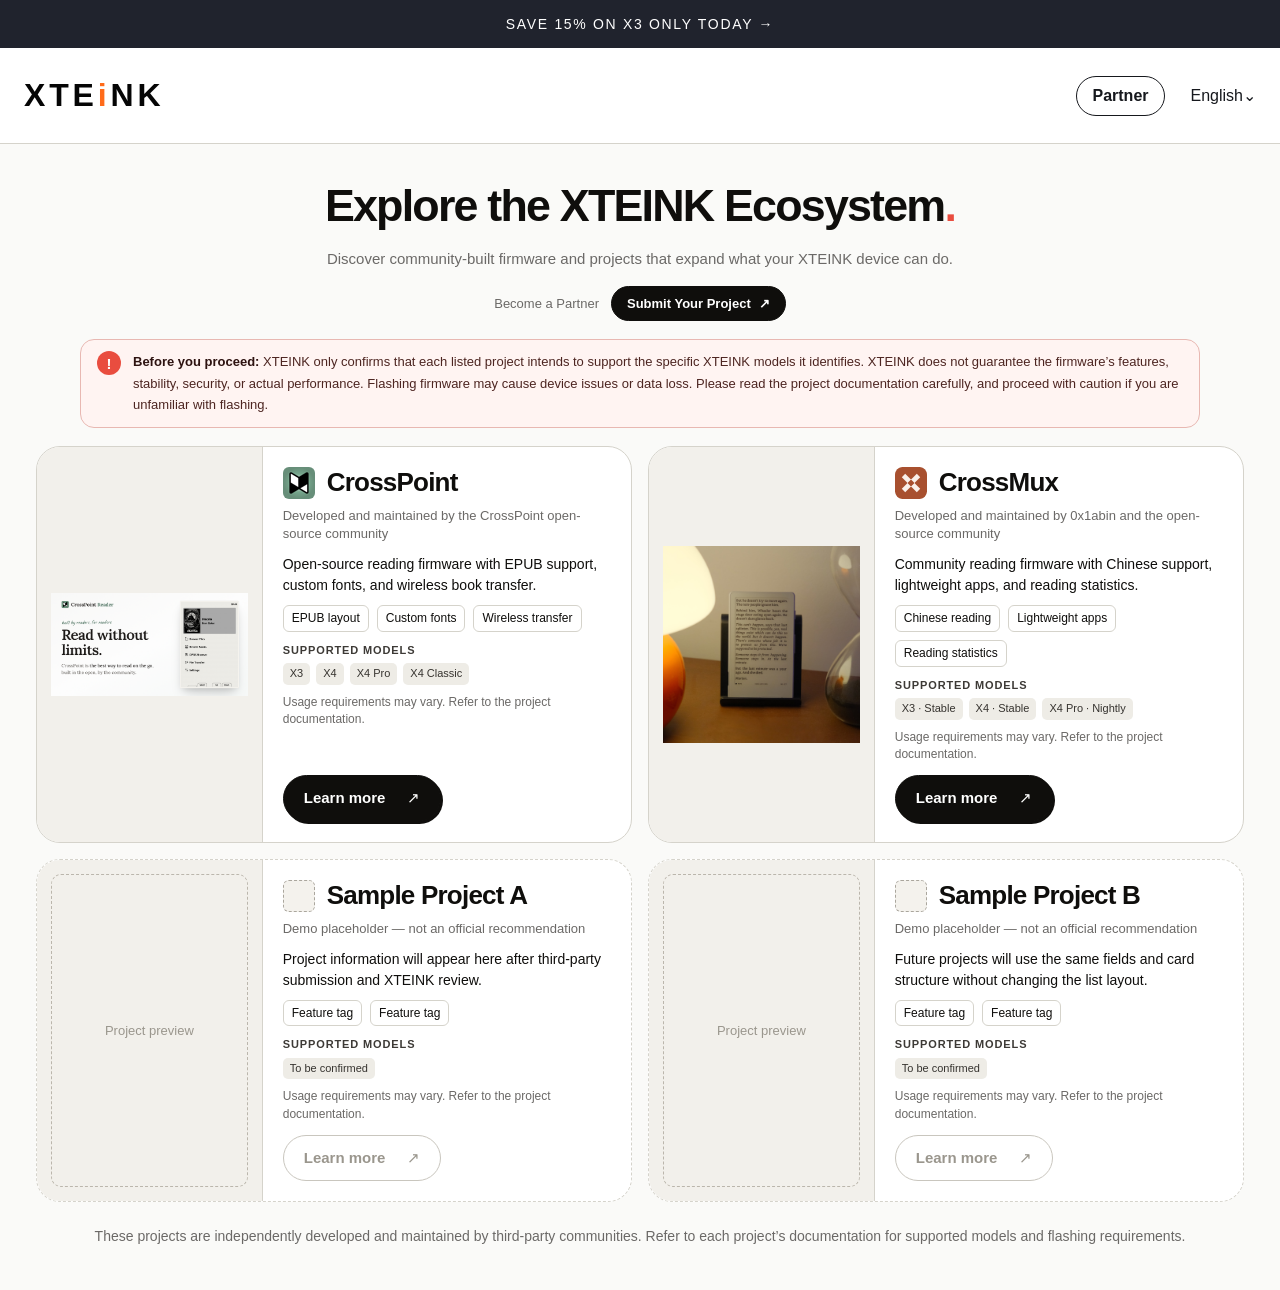
==== firmware.html @ dc809a89 "Publish XTEINK Partner demo" ====
<!doctype html>
<html lang="en">
<head>
  <meta charset="utf-8">
  <meta name="viewport" content="width=device-width,initial-scale=1">
  <title>v1.0-官网-第三方固件推荐 Demo</title>
  <link rel="icon" href="assets/xteink-logo.png">
  <link rel="stylesheet" href="section.css?v=partner-application">
</head>
<body>
<!-- 已确认：仅在国际官网顶部导航展示 Partner Tab，切换后在导航下方直接显示指引和固件列表；首批 CrossPoint。
     Demo 统一展示 CrossPoint 和 CrossMux，正式上线范围以需求文档为准。
     Partner 位于 Explore 之后、语言切换之前。
     适配范围以项目说明为准，不把开发者机型支持声明当作全量可刷承诺。
     图片为 CrossPoint 官网公开展示素材，不是本次制作的固件界面。 -->
<div class="xt-announcement">SAVE 15% ON X3 ONLY TODAY →</div>
<header class="xt-nav">
  <div class="xt-brand" aria-label="XTEINK">XTE<span>i</span>NK</div>
  <nav class="xt-nav__links" aria-label="Main navigation"><a href="#">Home</a><a href="#">Products</a><a href="#">Accessories</a><a href="#">Share &amp; Earn</a><a href="#">Reviews</a><a href="#">Support</a><a href="#">Brand</a><a href="#">Explore</a><a class="is-active" href="#third-party-firmware" aria-current="page">Partner</a></nav>
  <a class="xt-nav__mobile-partner" href="#third-party-firmware" aria-current="page">Partner</a>
  <div class="xt-nav__language">English⌄</div>
</header>
<main>
  <section class="xt-firmware" id="third-party-firmware" aria-labelledby="firmware-heading">
    <h1 class="xt-firmware__sr">官网-第三方固件推荐</h1>
    <div class="xt-firmware__intro">
      <h2 class="xt-firmware__headline" id="firmware-heading">Explore the XTEINK Ecosystem<span aria-hidden="true">.</span></h2>
      <p class="xt-firmware__lead">Discover community-built firmware and projects that expand what your XTEINK device can do.</p>
      <div class="xt-firmware__apply">
        <span>Become a Partner</span>
        <a href="https://lanestar.feishu.cn/share/base/form/shrcngdFYF0LjCdyb7B7qJFNkdt" target="_blank" rel="noopener noreferrer">Submit Your Project <span aria-hidden="true">↗</span><span class="xt-firmware__sr"> (opens in a new window)</span></a>
      </div>
    </div>
    <aside class="xt-firmware__notice" aria-label="Third-party firmware notice">
      <span class="xt-firmware__notice-mark" aria-hidden="true">!</span>
      <p><strong>Before you proceed:</strong> XTEINK only confirms that each listed project intends to support the specific XTEINK models it identifies. XTEINK does not guarantee the firmware’s features, stability, security, or actual performance. Flashing firmware may cause device issues or data loss. Please read the project documentation carefully, and proceed with caution if you are unfamiliar with flashing.</p>
    </aside>
    <div class="xt-firmware__list" id="firmware-list">
    <article class="xt-firmware__card" aria-labelledby="crosspoint-name">
      <div class="xt-firmware__visual">
        <img class="xt-firmware__preview" src="assets/crosspoint-preview.png" alt="CrossPoint project preview showing its reading interface" width="1200" height="630">
      </div>
      <div class="xt-firmware__content">
        <div class="xt-firmware__identity">
          <img src="assets/crosspoint-icon.png" alt="" width="32" height="32">
          <h2 id="crosspoint-name">CrossPoint</h2>
        </div>
        <p class="xt-firmware__byline">Developed and maintained by the CrossPoint open-source community</p>
        <p class="xt-firmware__description">Open-source reading firmware with EPUB support, custom fonts, and wireless book transfer.</p>
        <ul class="xt-firmware__tags" aria-label="Key features">
          <li>EPUB layout</li><li>Custom fonts</li><li>Wireless transfer</li>
        </ul>
        <div class="xt-firmware__models" aria-label="Supported models">
          <strong>Supported Models</strong>
          <ul><li>X3</li><li>X4</li><li>X4 Pro</li><li>X4 Classic</li></ul>
        </div>
        <p class="xt-firmware__compatibility">Usage requirements may vary. Refer to the project documentation.</p>
        <div class="xt-firmware__actions">
          <a class="xt-firmware__button xt-firmware__button--primary" href="https://crosspointreader.com/" target="_blank" rel="noopener noreferrer">Learn more<span aria-hidden="true">↗</span><span class="xt-firmware__sr"> (opens in a new window)</span></a>
        </div>
      </div>
    </article>
    <article class="xt-firmware__card" aria-labelledby="crossmux-name" id="crossmux-card">
      <div class="xt-firmware__visual">
        <img class="xt-firmware__preview xt-firmware__preview--photo" src="assets/crossmux-preview.jpg" alt="CrossMux project preview running on an XTEINK reader" loading="lazy">
      </div>
      <div class="xt-firmware__content">
        <div class="xt-firmware__identity">
          <img src="assets/crossmux-logo.svg" alt="" width="32" height="32">
          <h2 id="crossmux-name">CrossMux</h2>
        </div>
        <p class="xt-firmware__byline">Developed and maintained by 0x1abin and the open-source community</p>
        <p class="xt-firmware__description">Community reading firmware with Chinese support, lightweight apps, and reading statistics.</p>
        <ul class="xt-firmware__tags" aria-label="Key features">
          <li>Chinese reading</li><li>Lightweight apps</li><li>Reading statistics</li>
        </ul>
        <div class="xt-firmware__models" aria-label="Supported models">
          <strong>Supported Models</strong>
          <ul><li>X3 · Stable</li><li>X4 · Stable</li><li>X4 Pro · Nightly</li></ul>
        </div>
        <p class="xt-firmware__compatibility">Usage requirements may vary. Refer to the project documentation.</p>
        <div class="xt-firmware__actions">
          <a class="xt-firmware__button xt-firmware__button--primary" href="https://crossmux.cn/" target="_blank" rel="noopener noreferrer">Learn more<span aria-hidden="true">↗</span><span class="xt-firmware__sr"> (opens in a new window)</span></a>
        </div>
      </div>
    </article>
    <article class="xt-firmware__card xt-firmware__card--placeholder" aria-labelledby="placeholder-a-name">
      <div class="xt-firmware__visual"><div class="xt-firmware__visual-placeholder">Project preview</div></div>
      <div class="xt-firmware__content">
        <div class="xt-firmware__identity"><span class="xt-firmware__icon-placeholder" aria-hidden="true"></span><h2 id="placeholder-a-name">Sample Project A</h2></div>
        <p class="xt-firmware__byline">Demo placeholder — not an official recommendation</p>
        <p class="xt-firmware__description">Project information will appear here after third-party submission and XTEINK review.</p>
        <ul class="xt-firmware__tags" aria-label="Key features"><li>Feature tag</li><li>Feature tag</li></ul>
        <div class="xt-firmware__models" aria-label="Supported models"><strong>Supported Models</strong><ul><li>To be confirmed</li></ul></div>
        <p class="xt-firmware__compatibility">Usage requirements may vary. Refer to the project documentation.</p>
        <div class="xt-firmware__actions"><span class="xt-firmware__button xt-firmware__button--disabled" aria-disabled="true">Learn more<span aria-hidden="true">↗</span></span></div>
      </div>
    </article>
    <article class="xt-firmware__card xt-firmware__card--placeholder" aria-labelledby="placeholder-b-name">
      <div class="xt-firmware__visual"><div class="xt-firmware__visual-placeholder">Project preview</div></div>
      <div class="xt-firmware__content">
        <div class="xt-firmware__identity"><span class="xt-firmware__icon-placeholder" aria-hidden="true"></span><h2 id="placeholder-b-name">Sample Project B</h2></div>
        <p class="xt-firmware__byline">Demo placeholder — not an official recommendation</p>
        <p class="xt-firmware__description">Future projects will use the same fields and card structure without changing the list layout.</p>
        <ul class="xt-firmware__tags" aria-label="Key features"><li>Feature tag</li><li>Feature tag</li></ul>
        <div class="xt-firmware__models" aria-label="Supported models"><strong>Supported Models</strong><ul><li>To be confirmed</li></ul></div>
        <p class="xt-firmware__compatibility">Usage requirements may vary. Refer to the project documentation.</p>
        <div class="xt-firmware__actions"><span class="xt-firmware__button xt-firmware__button--disabled" aria-disabled="true">Learn more<span aria-hidden="true">↗</span></span></div>
      </div>
    </article>
    </div>
    <p class="xt-firmware__note">These projects are independently developed and maintained by third-party communities. Refer to each project’s documentation for supported models and flashing requirements.</p>
  </section>
</main>
</body>
</html>
---- section.css ----
:root{color-scheme:light;--xt-paper:#fafaf8;--xt-ink:#0f0e0c;--xt-muted:#6b6967;--xt-line:#d5d3cb;--xt-soft:#f2f0eb;--xt-white:#fff;--xt-accent:#e94d3f}
*{box-sizing:border-box}
body{margin:0;background:var(--xt-paper);color:var(--xt-ink);font-family:-apple-system,BlinkMacSystemFont,"PingFang SC","Microsoft YaHei",sans-serif}
.xt-announcement{height:48px;display:grid;place-items:center;background:#20232d;color:#fff;font-size:14px;letter-spacing:.12em}
.xt-nav{height:96px;display:flex;align-items:center;padding:0 52px;border-bottom:1px solid var(--xt-line);gap:26px;background:#fff;font-family:Avenir Next,Avenir,-apple-system,BlinkMacSystemFont,"Segoe UI",sans-serif}
.xt-brand{font-size:32px;font-weight:800;letter-spacing:.12em;margin-right:auto;color:#050505}.xt-brand span{color:#ff6b1a}
.xt-nav__links{display:flex;align-items:center;gap:24px}.xt-nav__links a,.xt-nav__language,.xt-nav__mobile-partner{color:#16181d;font-size:16px;text-decoration:none;white-space:nowrap}.xt-nav__links a:hover,.xt-nav__links a:focus-visible{text-decoration:underline;text-underline-offset:7px}.xt-nav__links .is-active{font-weight:700;text-decoration:underline;text-decoration-thickness:2px;text-underline-offset:8px}.xt-nav__language{margin-left:16px}.xt-nav__mobile-partner{display:none;font-weight:700;padding:10px 15px;border:1px solid #16181d;border-radius:999px}
.xt-firmware{max-width:1440px;margin:auto;padding:32px 36px 40px}
.xt-firmware__intro{text-align:center;margin-bottom:18px}
.xt-firmware__eyebrow{margin:0 0 20px;font-size:14px;letter-spacing:.16em;color:var(--xt-muted)}
.xt-firmware__headline{margin:0;font-size:clamp(30px,3.5vw,48px);line-height:1.3;letter-spacing:-.04em;font-weight:650;text-wrap:balance}
.xt-firmware__headline span{color:var(--xt-accent)}
.xt-firmware__lead{margin:12px 0 0;font-size:15px;line-height:1.7;color:var(--xt-muted)}
.xt-firmware__apply{margin-top:14px;display:flex;align-items:center;justify-content:center;gap:12px;flex-wrap:wrap;font-size:13px;color:var(--xt-muted)}
.xt-firmware__apply a{display:inline-flex;align-items:center;gap:8px;padding:8px 15px;border:1px solid var(--xt-ink);border-radius:999px;background:var(--xt-ink);color:var(--xt-white);font-size:13px;font-weight:650;line-height:1.35;text-decoration:none;transition:transform .15s,box-shadow .15s}
.xt-firmware__apply a:hover{transform:translateY(-1px);box-shadow:2px 3px 0 #c8c4bb}.xt-firmware__apply a:focus-visible{outline:3px solid var(--xt-accent);outline-offset:4px}
.xt-firmware__notice{max-width:1120px;margin:0 auto 18px;padding:11px 16px;display:flex;align-items:flex-start;gap:12px;border:1px solid #e8b8b2;border-radius:14px;background:#fff4f2;color:#4d2521;text-align:left}
.xt-firmware__notice-mark{flex:0 0 24px;width:24px;height:24px;border-radius:50%;display:grid;place-items:center;background:var(--xt-accent);color:#fff;font-size:15px;font-weight:700;line-height:1}
.xt-firmware__notice p{margin:0;font-size:13px;line-height:1.65}
.xt-firmware__notice strong{color:#2d1210}
.xt-firmware__mobile-break{display:none}
.xt-firmware__list{display:grid;grid-template-columns:repeat(2,minmax(0,1fr));gap:16px}
.xt-firmware__card{display:flex;flex-direction:column;min-width:0;overflow:hidden;border:1px solid var(--xt-line);border-radius:24px;background:var(--xt-white)}
.xt-firmware__card[hidden]{display:none!important}
.xt-firmware__visual{display:flex;align-items:center;justify-content:center;background:var(--xt-soft);padding:32px}
.xt-firmware__preview{display:block;width:100%;height:auto;border-radius:8px;border:1px solid var(--xt-line)}
.xt-firmware__list .xt-firmware__visual{position:relative;aspect-ratio:1200/630;padding:0;overflow:hidden;flex-shrink:0}
.xt-firmware__list .xt-firmware__preview{position:absolute;inset:20px;max-height:none;object-fit:contain;width:calc(100% - 40px);height:calc(100% - 40px);border:0}
.xt-firmware__preview--photo{max-height:300px;object-fit:contain}
.xt-firmware__content{padding:20px;min-width:0;flex:1;display:flex;flex-direction:column;overflow-wrap:anywhere}
.xt-firmware__identity{display:flex;gap:12px;align-items:center}
.xt-firmware__identity img{border-radius:6px;flex-shrink:0}
.xt-firmware__identity h2{margin:0;font-size:26px;font-weight:650;line-height:1.2;letter-spacing:-.03em}
.xt-firmware__byline{font-size:13px;color:var(--xt-muted);margin:8px 0 0;line-height:1.45}
.xt-firmware__description{font-size:14px;line-height:1.5;margin:10px 0 9px;text-wrap:pretty}
.xt-firmware__tags{display:flex;gap:8px;flex-wrap:wrap;list-style:none;padding:0;margin:0}
.xt-firmware__tags li{border:1px solid var(--xt-line);border-radius:6px;padding:4px 8px;font-size:12px;line-height:1.4}
.xt-firmware__models{margin-top:11px}.xt-firmware__models strong{display:block;font-size:11px;line-height:1.3;letter-spacing:.08em;text-transform:uppercase;color:#3d3a36}.xt-firmware__models ul{display:flex;flex-wrap:wrap;gap:6px;list-style:none;margin:6px 0 0;padding:0}.xt-firmware__models li{padding:3px 7px;border-radius:5px;background:#eeece6;color:#36332f;font-size:11px;line-height:1.4}
.xt-firmware__compatibility{font-size:12px;color:var(--xt-muted);line-height:1.45;margin:9px 0 0}
.xt-firmware__actions{display:flex;flex-wrap:wrap;gap:14px;margin-top:auto;padding-top:12px}
.xt-firmware__button{min-height:46px;display:inline-flex;align-items:center;justify-content:center;gap:22px;padding:11px 20px;border:1px solid var(--xt-ink);border-radius:999px;color:var(--xt-ink);background:var(--xt-white);font-size:15px;font-weight:550;line-height:1.5;text-decoration:none;box-shadow:2px 2px 0 var(--xt-ink);transition:transform .15s,box-shadow .15s}
.xt-firmware__button--primary{color:var(--xt-white);background:var(--xt-ink)}
.xt-firmware__button--disabled{border-color:#c9c6be;color:#9a968d;box-shadow:none;cursor:default}.xt-firmware__button--disabled:hover{transform:none;box-shadow:none}
.xt-firmware__card--placeholder{border-style:dashed}.xt-firmware__visual-placeholder{width:calc(100% - 28px);height:calc(100% - 28px);display:grid;place-items:center;border:1px dashed #bbb6ac;border-radius:10px;color:#9a968d;font-size:13px}.xt-firmware__icon-placeholder{width:32px;height:32px;border:1px dashed #aaa69d;border-radius:6px;background:#f4f2ed}
.xt-firmware__button:hover{transform:translateY(-2px);box-shadow:2px 4px 0 var(--xt-ink)}
.xt-firmware__button:active{transform:translate(2px,2px);box-shadow:none}
.xt-firmware__button:focus-visible{outline:3px solid var(--xt-accent);outline-offset:5px}
.xt-firmware__note{font-size:14px;line-height:1.8;color:var(--xt-muted);margin:22px 8px 0;text-align:center}
.xt-firmware__sr{position:absolute;width:1px;height:1px;overflow:hidden;clip-path:inset(50%);white-space:nowrap}
@media(min-width:801px){.xt-firmware__card{display:grid;grid-template-columns:38% 62%;min-height:300px}.xt-firmware__visual,.xt-firmware__list .xt-firmware__visual{height:100%;min-height:300px;aspect-ratio:auto;border-right:1px solid var(--xt-line)}.xt-firmware__list .xt-firmware__preview{inset:14px;width:calc(100% - 28px);height:calc(100% - 28px)}}
@media(max-width:1280px){.xt-nav__links{display:none}.xt-nav__mobile-partner{display:inline-flex}.xt-nav{padding:0 24px}.xt-nav__language{margin-left:0}}
@media(max-width:800px){.xt-firmware{padding:56px 24px 40px}.xt-firmware__list{grid-template-columns:1fr;gap:24px}.xt-firmware__visual{padding:28px}.xt-firmware__preview{max-width:600px}.xt-firmware__content{padding:28px}.xt-firmware__intro{margin-bottom:30px}.xt-firmware__notice{margin-bottom:30px}}
@media(max-width:480px){.xt-announcement{font-size:11px}.xt-nav{height:78px;gap:12px}.xt-brand{font-size:22px}.xt-nav__language{font-size:13px}.xt-nav__mobile-partner{font-size:14px;padding:8px 12px}.xt-firmware{padding:40px 20px 32px}.xt-firmware__mobile-break{display:block}.xt-firmware__headline{font-size:30px;line-height:1.45}.xt-firmware__lead{font-size:15px;margin-top:14px}.xt-firmware__eyebrow{margin-bottom:12px}.xt-firmware__notice{padding:16px;gap:12px}.xt-firmware__notice p{font-size:13px;line-height:1.75}.xt-firmware__card{border-radius:18px}.xt-firmware__visual{padding:18px}.xt-firmware__content{padding:24px 20px 28px}.xt-firmware__identity h2{font-size:29px}.xt-firmware__description{margin-top:20px}.xt-firmware__actions{gap:12px}.xt-firmware__button{flex:1;padding:11px 14px;gap:14px}.xt-firmware__note{text-align:left;margin:20px 0 0}}
@media(prefers-reduced-motion:reduce){.xt-firmware__button{transition:none}}
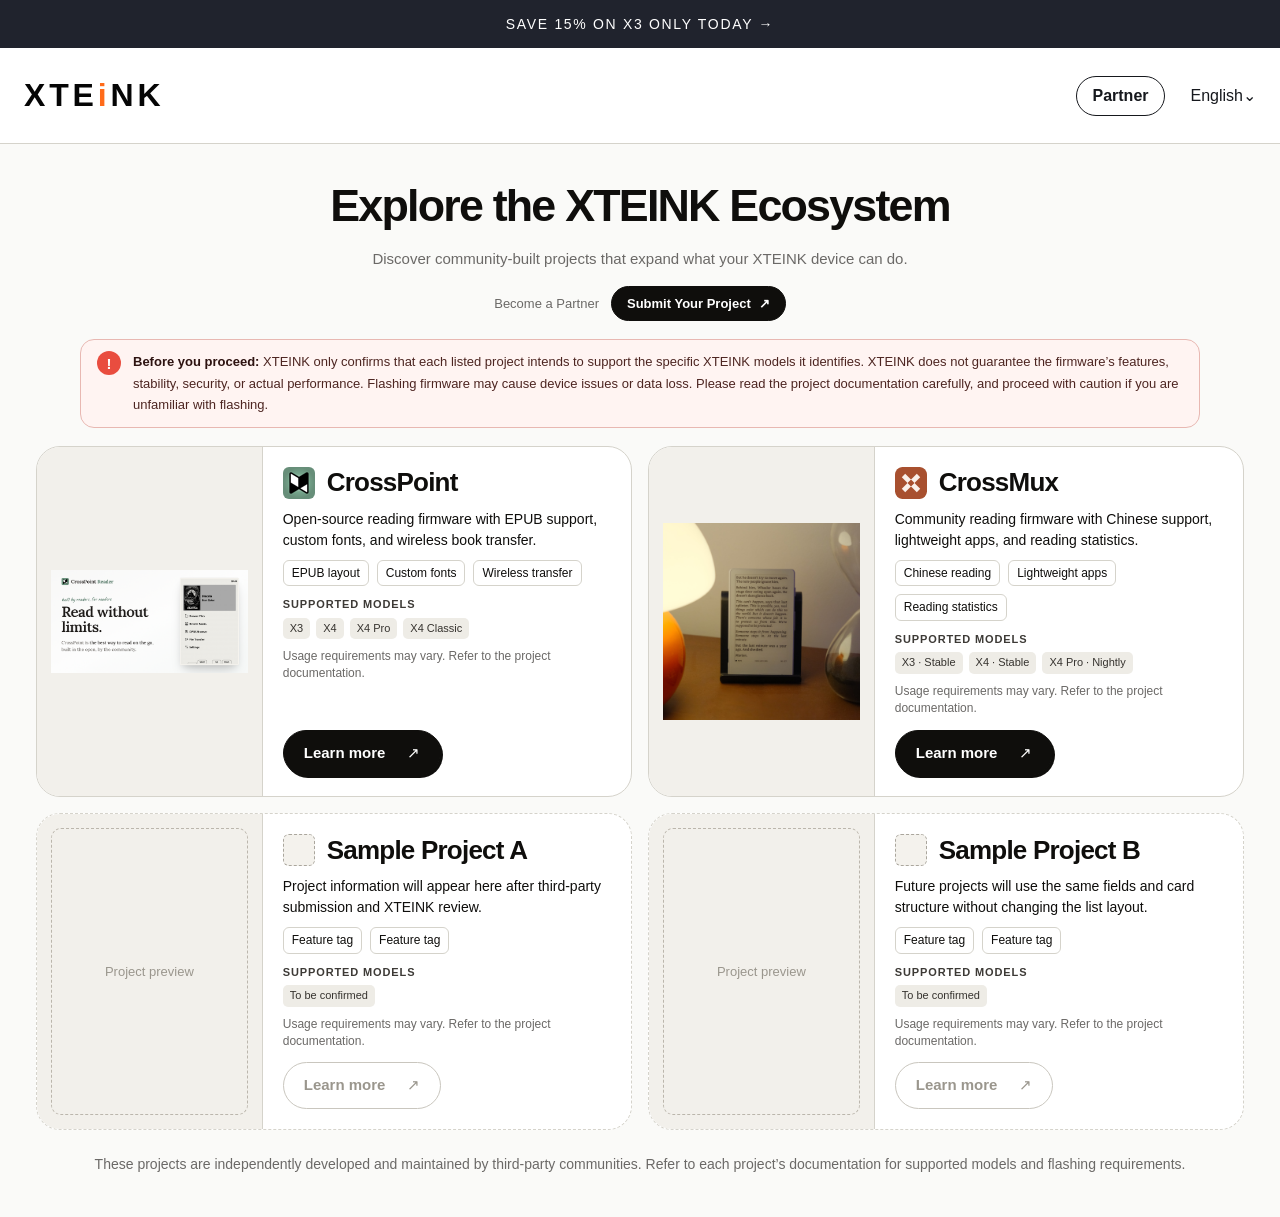
==== commit 05ed70d6: "Refine Partner cards and copy" ====
--- a/firmware.html
+++ b/firmware.html
@@ -24,8 +24,8 @@
   <section class="xt-firmware" id="third-party-firmware" aria-labelledby="firmware-heading">
     <h1 class="xt-firmware__sr">官网-第三方固件推荐</h1>
     <div class="xt-firmware__intro">
-      <h2 class="xt-firmware__headline" id="firmware-heading">Explore the XTEINK Ecosystem<span aria-hidden="true">.</span></h2>
-      <p class="xt-firmware__lead">Discover community-built firmware and projects that expand what your XTEINK device can do.</p>
+      <h2 class="xt-firmware__headline" id="firmware-heading">Explore the XTEINK Ecosystem</h2>
+      <p class="xt-firmware__lead">Discover community-built projects that expand what your XTEINK device can do.</p>
       <div class="xt-firmware__apply">
         <span>Become a Partner</span>
         <a href="https://lanestar.feishu.cn/share/base/form/shrcngdFYF0LjCdyb7B7qJFNkdt" target="_blank" rel="noopener noreferrer">Submit Your Project <span aria-hidden="true">↗</span><span class="xt-firmware__sr"> (opens in a new window)</span></a>
@@ -45,7 +45,6 @@
           <img src="assets/crosspoint-icon.png" alt="" width="32" height="32">
           <h2 id="crosspoint-name">CrossPoint</h2>
         </div>
-        <p class="xt-firmware__byline">Developed and maintained by the CrossPoint open-source community</p>
         <p class="xt-firmware__description">Open-source reading firmware with EPUB support, custom fonts, and wireless book transfer.</p>
         <ul class="xt-firmware__tags" aria-label="Key features">
           <li>EPUB layout</li><li>Custom fonts</li><li>Wireless transfer</li>
@@ -69,7 +68,6 @@
           <img src="assets/crossmux-logo.svg" alt="" width="32" height="32">
           <h2 id="crossmux-name">CrossMux</h2>
         </div>
-        <p class="xt-firmware__byline">Developed and maintained by 0x1abin and the open-source community</p>
         <p class="xt-firmware__description">Community reading firmware with Chinese support, lightweight apps, and reading statistics.</p>
         <ul class="xt-firmware__tags" aria-label="Key features">
           <li>Chinese reading</li><li>Lightweight apps</li><li>Reading statistics</li>
@@ -88,7 +86,6 @@
       <div class="xt-firmware__visual"><div class="xt-firmware__visual-placeholder">Project preview</div></div>
       <div class="xt-firmware__content">
         <div class="xt-firmware__identity"><span class="xt-firmware__icon-placeholder" aria-hidden="true"></span><h2 id="placeholder-a-name">Sample Project A</h2></div>
-        <p class="xt-firmware__byline">Demo placeholder — not an official recommendation</p>
         <p class="xt-firmware__description">Project information will appear here after third-party submission and XTEINK review.</p>
         <ul class="xt-firmware__tags" aria-label="Key features"><li>Feature tag</li><li>Feature tag</li></ul>
         <div class="xt-firmware__models" aria-label="Supported models"><strong>Supported Models</strong><ul><li>To be confirmed</li></ul></div>
@@ -100,7 +97,6 @@
       <div class="xt-firmware__visual"><div class="xt-firmware__visual-placeholder">Project preview</div></div>
       <div class="xt-firmware__content">
         <div class="xt-firmware__identity"><span class="xt-firmware__icon-placeholder" aria-hidden="true"></span><h2 id="placeholder-b-name">Sample Project B</h2></div>
-        <p class="xt-firmware__byline">Demo placeholder — not an official recommendation</p>
         <p class="xt-firmware__description">Future projects will use the same fields and card structure without changing the list layout.</p>
         <ul class="xt-firmware__tags" aria-label="Key features"><li>Feature tag</li><li>Feature tag</li></ul>
         <div class="xt-firmware__models" aria-label="Supported models"><strong>Supported Models</strong><ul><li>To be confirmed</li></ul></div>
--- a/section.css
+++ b/section.css
@@ -31,8 +31,7 @@
 .xt-firmware__identity{display:flex;gap:12px;align-items:center}
 .xt-firmware__identity img{border-radius:6px;flex-shrink:0}
 .xt-firmware__identity h2{margin:0;font-size:26px;font-weight:650;line-height:1.2;letter-spacing:-.03em}
-.xt-firmware__byline{font-size:13px;color:var(--xt-muted);margin:8px 0 0;line-height:1.45}
-.xt-firmware__description{font-size:14px;line-height:1.5;margin:10px 0 9px;text-wrap:pretty}
+.xt-firmware__description{font-size:14px;line-height:1.5;margin:10px 0 9px;text-wrap:pretty;display:-webkit-box;-webkit-box-orient:vertical;-webkit-line-clamp:2;overflow:hidden}
 .xt-firmware__tags{display:flex;gap:8px;flex-wrap:wrap;list-style:none;padding:0;margin:0}
 .xt-firmware__tags li{border:1px solid var(--xt-line);border-radius:6px;padding:4px 8px;font-size:12px;line-height:1.4}
 .xt-firmware__models{margin-top:11px}.xt-firmware__models strong{display:block;font-size:11px;line-height:1.3;letter-spacing:.08em;text-transform:uppercase;color:#3d3a36}.xt-firmware__models ul{display:flex;flex-wrap:wrap;gap:6px;list-style:none;margin:6px 0 0;padding:0}.xt-firmware__models li{padding:3px 7px;border-radius:5px;background:#eeece6;color:#36332f;font-size:11px;line-height:1.4}
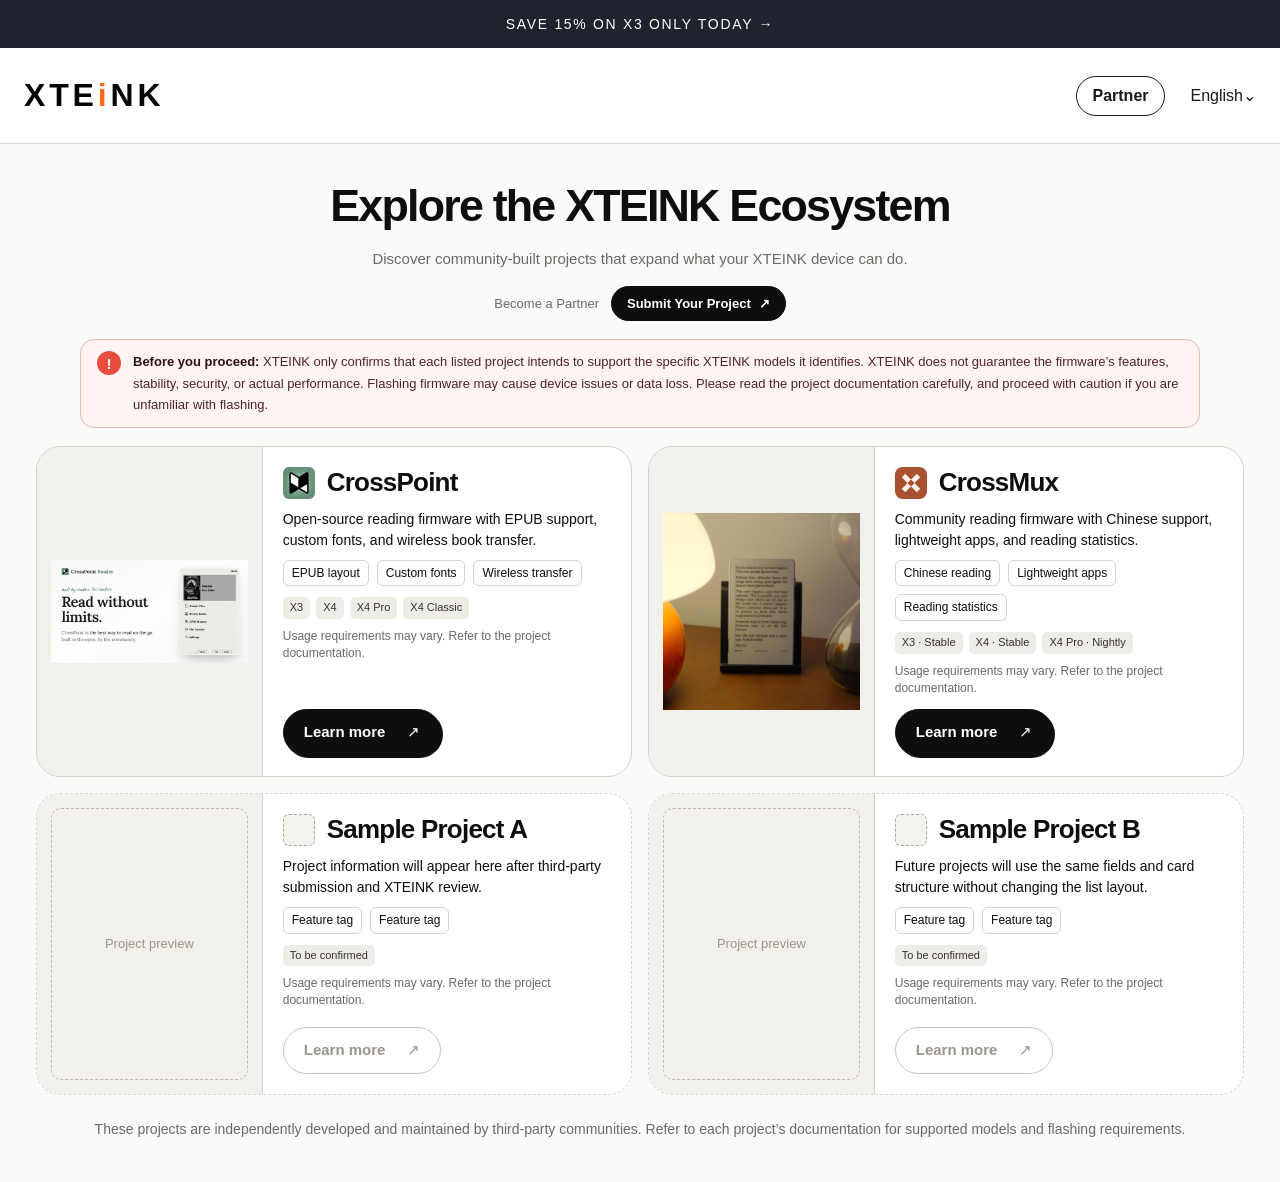
==== commit 972dc0d9: "Remove supported models headings" ====
--- a/firmware.html
+++ b/firmware.html
@@ -50,7 +50,6 @@
           <li>EPUB layout</li><li>Custom fonts</li><li>Wireless transfer</li>
         </ul>
         <div class="xt-firmware__models" aria-label="Supported models">
-          <strong>Supported Models</strong>
           <ul><li>X3</li><li>X4</li><li>X4 Pro</li><li>X4 Classic</li></ul>
         </div>
         <p class="xt-firmware__compatibility">Usage requirements may vary. Refer to the project documentation.</p>
@@ -73,7 +72,6 @@
           <li>Chinese reading</li><li>Lightweight apps</li><li>Reading statistics</li>
         </ul>
         <div class="xt-firmware__models" aria-label="Supported models">
-          <strong>Supported Models</strong>
           <ul><li>X3 · Stable</li><li>X4 · Stable</li><li>X4 Pro · Nightly</li></ul>
         </div>
         <p class="xt-firmware__compatibility">Usage requirements may vary. Refer to the project documentation.</p>
@@ -88,7 +86,7 @@
         <div class="xt-firmware__identity"><span class="xt-firmware__icon-placeholder" aria-hidden="true"></span><h2 id="placeholder-a-name">Sample Project A</h2></div>
         <p class="xt-firmware__description">Project information will appear here after third-party submission and XTEINK review.</p>
         <ul class="xt-firmware__tags" aria-label="Key features"><li>Feature tag</li><li>Feature tag</li></ul>
-        <div class="xt-firmware__models" aria-label="Supported models"><strong>Supported Models</strong><ul><li>To be confirmed</li></ul></div>
+        <div class="xt-firmware__models" aria-label="Supported models"><ul><li>To be confirmed</li></ul></div>
         <p class="xt-firmware__compatibility">Usage requirements may vary. Refer to the project documentation.</p>
         <div class="xt-firmware__actions"><span class="xt-firmware__button xt-firmware__button--disabled" aria-disabled="true">Learn more<span aria-hidden="true">↗</span></span></div>
       </div>
@@ -99,7 +97,7 @@
         <div class="xt-firmware__identity"><span class="xt-firmware__icon-placeholder" aria-hidden="true"></span><h2 id="placeholder-b-name">Sample Project B</h2></div>
         <p class="xt-firmware__description">Future projects will use the same fields and card structure without changing the list layout.</p>
         <ul class="xt-firmware__tags" aria-label="Key features"><li>Feature tag</li><li>Feature tag</li></ul>
-        <div class="xt-firmware__models" aria-label="Supported models"><strong>Supported Models</strong><ul><li>To be confirmed</li></ul></div>
+        <div class="xt-firmware__models" aria-label="Supported models"><ul><li>To be confirmed</li></ul></div>
         <p class="xt-firmware__compatibility">Usage requirements may vary. Refer to the project documentation.</p>
         <div class="xt-firmware__actions"><span class="xt-firmware__button xt-firmware__button--disabled" aria-disabled="true">Learn more<span aria-hidden="true">↗</span></span></div>
       </div>
--- a/section.css
+++ b/section.css
@@ -34,7 +34,7 @@
 .xt-firmware__description{font-size:14px;line-height:1.5;margin:10px 0 9px;text-wrap:pretty;display:-webkit-box;-webkit-box-orient:vertical;-webkit-line-clamp:2;overflow:hidden}
 .xt-firmware__tags{display:flex;gap:8px;flex-wrap:wrap;list-style:none;padding:0;margin:0}
 .xt-firmware__tags li{border:1px solid var(--xt-line);border-radius:6px;padding:4px 8px;font-size:12px;line-height:1.4}
-.xt-firmware__models{margin-top:11px}.xt-firmware__models strong{display:block;font-size:11px;line-height:1.3;letter-spacing:.08em;text-transform:uppercase;color:#3d3a36}.xt-firmware__models ul{display:flex;flex-wrap:wrap;gap:6px;list-style:none;margin:6px 0 0;padding:0}.xt-firmware__models li{padding:3px 7px;border-radius:5px;background:#eeece6;color:#36332f;font-size:11px;line-height:1.4}
+.xt-firmware__models{margin-top:11px}.xt-firmware__models ul{display:flex;flex-wrap:wrap;gap:6px;list-style:none;margin:0;padding:0}.xt-firmware__models li{padding:3px 7px;border-radius:5px;background:#eeece6;color:#36332f;font-size:11px;line-height:1.4}
 .xt-firmware__compatibility{font-size:12px;color:var(--xt-muted);line-height:1.45;margin:9px 0 0}
 .xt-firmware__actions{display:flex;flex-wrap:wrap;gap:14px;margin-top:auto;padding-top:12px}
 .xt-firmware__button{min-height:46px;display:inline-flex;align-items:center;justify-content:center;gap:22px;padding:11px 20px;border:1px solid var(--xt-ink);border-radius:999px;color:var(--xt-ink);background:var(--xt-white);font-size:15px;font-weight:550;line-height:1.5;text-decoration:none;box-shadow:2px 2px 0 var(--xt-ink);transition:transform .15s,box-shadow .15s}
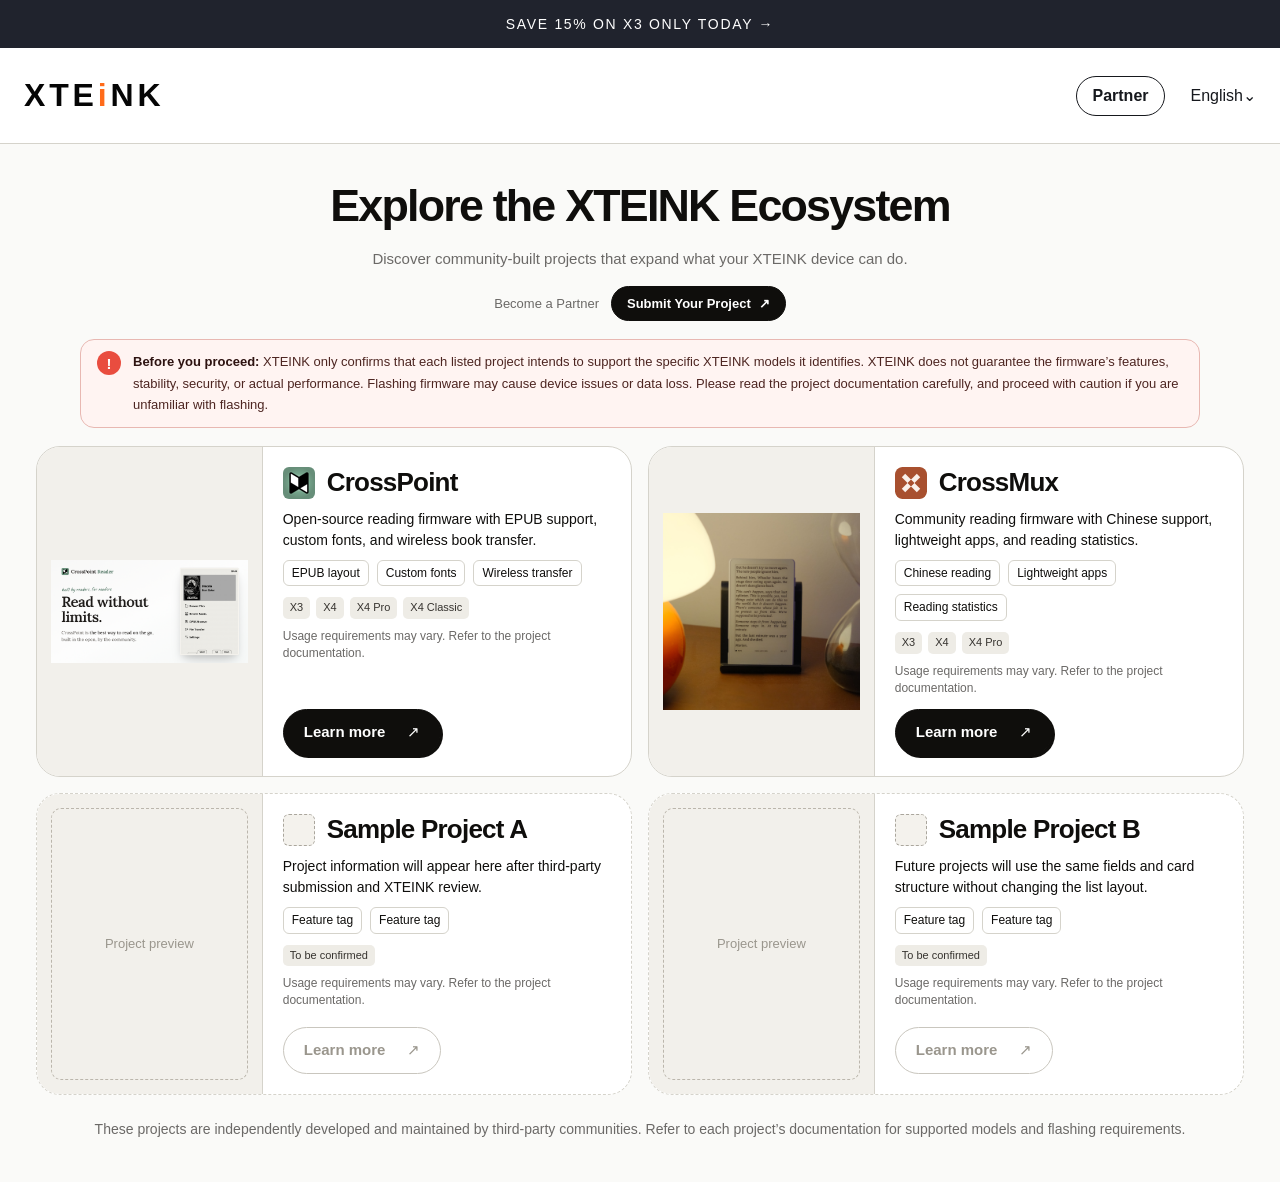
==== commit 4596424f: "Show only model names on Partner cards" ====
--- a/firmware.html
+++ b/firmware.html
@@ -72,7 +72,7 @@
           <li>Chinese reading</li><li>Lightweight apps</li><li>Reading statistics</li>
         </ul>
         <div class="xt-firmware__models" aria-label="Supported models">
-          <ul><li>X3 · Stable</li><li>X4 · Stable</li><li>X4 Pro · Nightly</li></ul>
+          <ul><li>X3</li><li>X4</li><li>X4 Pro</li></ul>
         </div>
         <p class="xt-firmware__compatibility">Usage requirements may vary. Refer to the project documentation.</p>
         <div class="xt-firmware__actions">
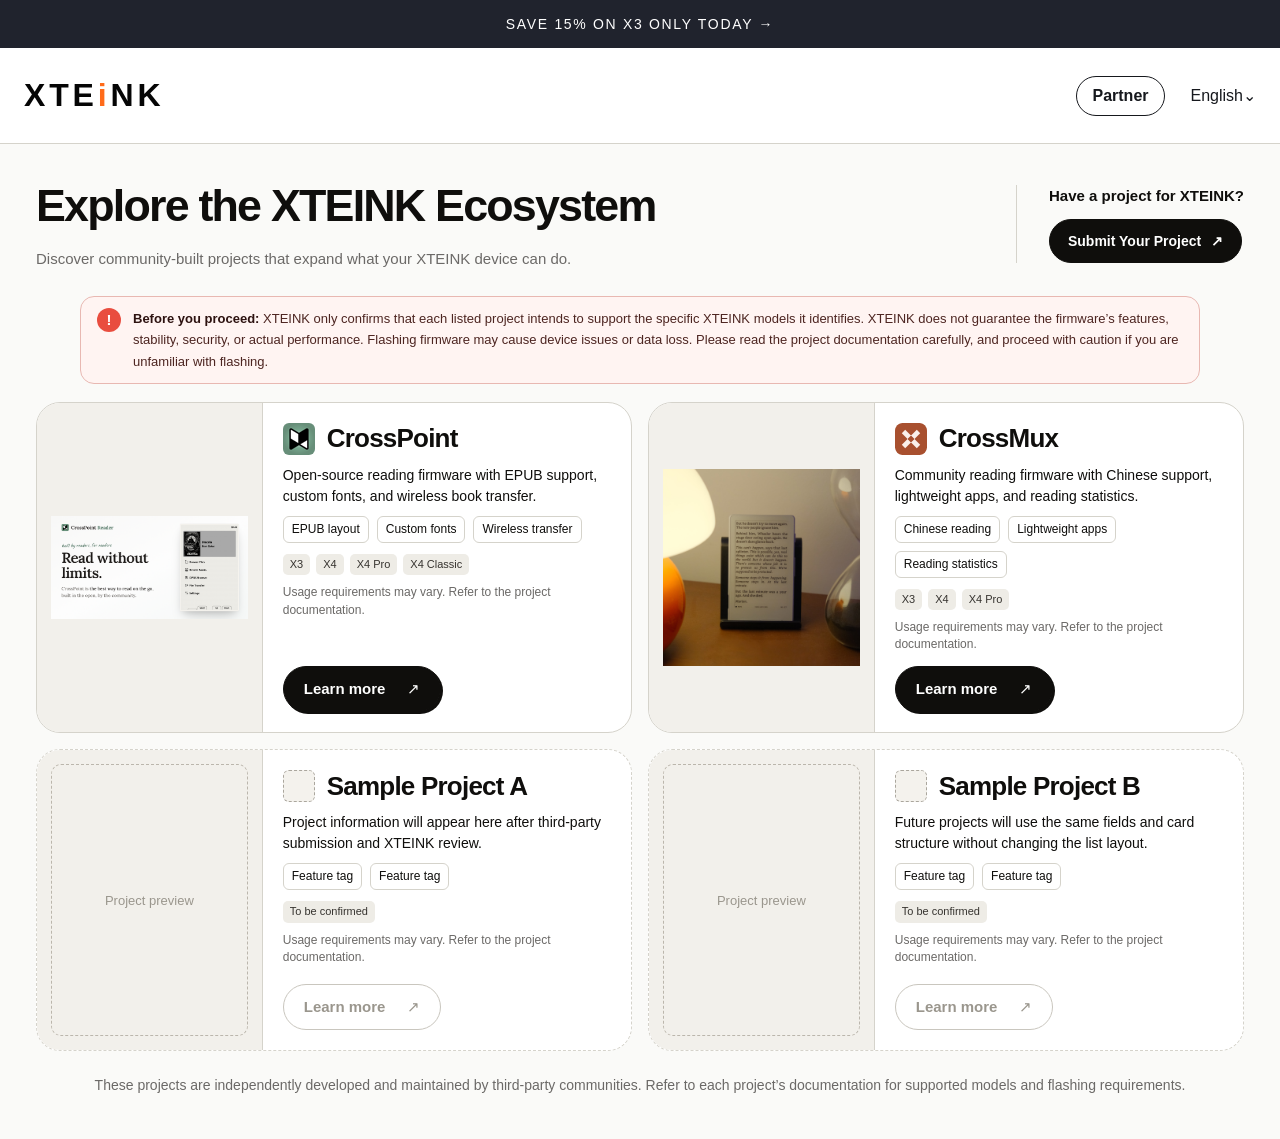
==== commit 09b910de: "Move project submission beside the Partner page heading" ====
--- a/firmware.html
+++ b/firmware.html
@@ -5,7 +5,7 @@
   <meta name="viewport" content="width=device-width,initial-scale=1">
   <title>v1.0-官网-第三方固件推荐 Demo</title>
   <link rel="icon" href="assets/xteink-logo.png">
-  <link rel="stylesheet" href="section.css?v=partner-application">
+  <link rel="stylesheet" href="section.css?v=partner-application-v23">
 </head>
 <body>
 <!-- 已确认：仅在国际官网顶部导航展示 Partner Tab，切换后在导航下方直接显示指引和固件列表；首批 CrossPoint。
@@ -24,10 +24,12 @@
   <section class="xt-firmware" id="third-party-firmware" aria-labelledby="firmware-heading">
     <h1 class="xt-firmware__sr">官网-第三方固件推荐</h1>
     <div class="xt-firmware__intro">
-      <h2 class="xt-firmware__headline" id="firmware-heading">Explore the XTEINK Ecosystem</h2>
-      <p class="xt-firmware__lead">Discover community-built projects that expand what your XTEINK device can do.</p>
+      <div class="xt-firmware__intro-copy">
+        <h2 class="xt-firmware__headline" id="firmware-heading">Explore the XTEINK Ecosystem</h2>
+        <p class="xt-firmware__lead">Discover community-built projects that expand what your XTEINK device can do.</p>
+      </div>
       <div class="xt-firmware__apply">
-        <span>Become a Partner</span>
+        <span class="xt-firmware__apply-title">Have a project for XTEINK?</span>
         <a href="https://lanestar.feishu.cn/share/base/form/shrcngdFYF0LjCdyb7B7qJFNkdt" target="_blank" rel="noopener noreferrer">Submit Your Project <span aria-hidden="true">↗</span><span class="xt-firmware__sr"> (opens in a new window)</span></a>
       </div>
     </div>
--- a/section.css
+++ b/section.css
@@ -6,13 +6,14 @@
 .xt-brand{font-size:32px;font-weight:800;letter-spacing:.12em;margin-right:auto;color:#050505}.xt-brand span{color:#ff6b1a}
 .xt-nav__links{display:flex;align-items:center;gap:24px}.xt-nav__links a,.xt-nav__language,.xt-nav__mobile-partner{color:#16181d;font-size:16px;text-decoration:none;white-space:nowrap}.xt-nav__links a:hover,.xt-nav__links a:focus-visible{text-decoration:underline;text-underline-offset:7px}.xt-nav__links .is-active{font-weight:700;text-decoration:underline;text-decoration-thickness:2px;text-underline-offset:8px}.xt-nav__language{margin-left:16px}.xt-nav__mobile-partner{display:none;font-weight:700;padding:10px 15px;border:1px solid #16181d;border-radius:999px}
 .xt-firmware{max-width:1440px;margin:auto;padding:32px 36px 40px}
-.xt-firmware__intro{text-align:center;margin-bottom:18px}
+.xt-firmware__intro{display:grid;grid-template-columns:minmax(0,1fr) auto;align-items:center;gap:32px;text-align:left;margin-bottom:24px}
 .xt-firmware__eyebrow{margin:0 0 20px;font-size:14px;letter-spacing:.16em;color:var(--xt-muted)}
 .xt-firmware__headline{margin:0;font-size:clamp(30px,3.5vw,48px);line-height:1.3;letter-spacing:-.04em;font-weight:650;text-wrap:balance}
 .xt-firmware__headline span{color:var(--xt-accent)}
 .xt-firmware__lead{margin:12px 0 0;font-size:15px;line-height:1.7;color:var(--xt-muted)}
-.xt-firmware__apply{margin-top:14px;display:flex;align-items:center;justify-content:center;gap:12px;flex-wrap:wrap;font-size:13px;color:var(--xt-muted)}
-.xt-firmware__apply a{display:inline-flex;align-items:center;gap:8px;padding:8px 15px;border:1px solid var(--xt-ink);border-radius:999px;background:var(--xt-ink);color:var(--xt-white);font-size:13px;font-weight:650;line-height:1.35;text-decoration:none;transition:transform .15s,box-shadow .15s}
+.xt-firmware__apply{display:flex;flex-direction:column;align-items:flex-start;gap:12px;padding-left:32px;border-left:1px solid var(--xt-line)}
+.xt-firmware__apply-title{font-size:15px;font-weight:600;line-height:1.5;color:var(--xt-ink)}
+.xt-firmware__apply a{display:inline-flex;align-items:center;gap:10px;min-height:44px;padding:10px 18px;border:1px solid var(--xt-ink);border-radius:999px;background:var(--xt-ink);color:var(--xt-white);font-size:14px;font-weight:650;line-height:1.35;text-decoration:none;transition:transform .15s,box-shadow .15s}
 .xt-firmware__apply a:hover{transform:translateY(-1px);box-shadow:2px 3px 0 #c8c4bb}.xt-firmware__apply a:focus-visible{outline:3px solid var(--xt-accent);outline-offset:4px}
 .xt-firmware__notice{max-width:1120px;margin:0 auto 18px;padding:11px 16px;display:flex;align-items:flex-start;gap:12px;border:1px solid #e8b8b2;border-radius:14px;background:#fff4f2;color:#4d2521;text-align:left}
 .xt-firmware__notice-mark{flex:0 0 24px;width:24px;height:24px;border-radius:50%;display:grid;place-items:center;background:var(--xt-accent);color:#fff;font-size:15px;font-weight:700;line-height:1}
@@ -48,6 +49,6 @@
 .xt-firmware__sr{position:absolute;width:1px;height:1px;overflow:hidden;clip-path:inset(50%);white-space:nowrap}
 @media(min-width:801px){.xt-firmware__card{display:grid;grid-template-columns:38% 62%;min-height:300px}.xt-firmware__visual,.xt-firmware__list .xt-firmware__visual{height:100%;min-height:300px;aspect-ratio:auto;border-right:1px solid var(--xt-line)}.xt-firmware__list .xt-firmware__preview{inset:14px;width:calc(100% - 28px);height:calc(100% - 28px)}}
 @media(max-width:1280px){.xt-nav__links{display:none}.xt-nav__mobile-partner{display:inline-flex}.xt-nav{padding:0 24px}.xt-nav__language{margin-left:0}}
-@media(max-width:800px){.xt-firmware{padding:56px 24px 40px}.xt-firmware__list{grid-template-columns:1fr;gap:24px}.xt-firmware__visual{padding:28px}.xt-firmware__preview{max-width:600px}.xt-firmware__content{padding:28px}.xt-firmware__intro{margin-bottom:30px}.xt-firmware__notice{margin-bottom:30px}}
+@media(max-width:800px){.xt-firmware{padding:56px 24px 40px}.xt-firmware__list{grid-template-columns:1fr;gap:24px}.xt-firmware__visual{padding:28px}.xt-firmware__preview{max-width:600px}.xt-firmware__content{padding:28px}.xt-firmware__intro{grid-template-columns:1fr;gap:20px;margin-bottom:24px}.xt-firmware__apply{padding-left:0;border-left:0;gap:10px}.xt-firmware__notice{margin-bottom:30px}}
 @media(max-width:480px){.xt-announcement{font-size:11px}.xt-nav{height:78px;gap:12px}.xt-brand{font-size:22px}.xt-nav__language{font-size:13px}.xt-nav__mobile-partner{font-size:14px;padding:8px 12px}.xt-firmware{padding:40px 20px 32px}.xt-firmware__mobile-break{display:block}.xt-firmware__headline{font-size:30px;line-height:1.45}.xt-firmware__lead{font-size:15px;margin-top:14px}.xt-firmware__eyebrow{margin-bottom:12px}.xt-firmware__notice{padding:16px;gap:12px}.xt-firmware__notice p{font-size:13px;line-height:1.75}.xt-firmware__card{border-radius:18px}.xt-firmware__visual{padding:18px}.xt-firmware__content{padding:24px 20px 28px}.xt-firmware__identity h2{font-size:29px}.xt-firmware__description{margin-top:20px}.xt-firmware__actions{gap:12px}.xt-firmware__button{flex:1;padding:11px 14px;gap:14px}.xt-firmware__note{text-align:left;margin:20px 0 0}}
 @media(prefers-reduced-motion:reduce){.xt-firmware__button{transition:none}}
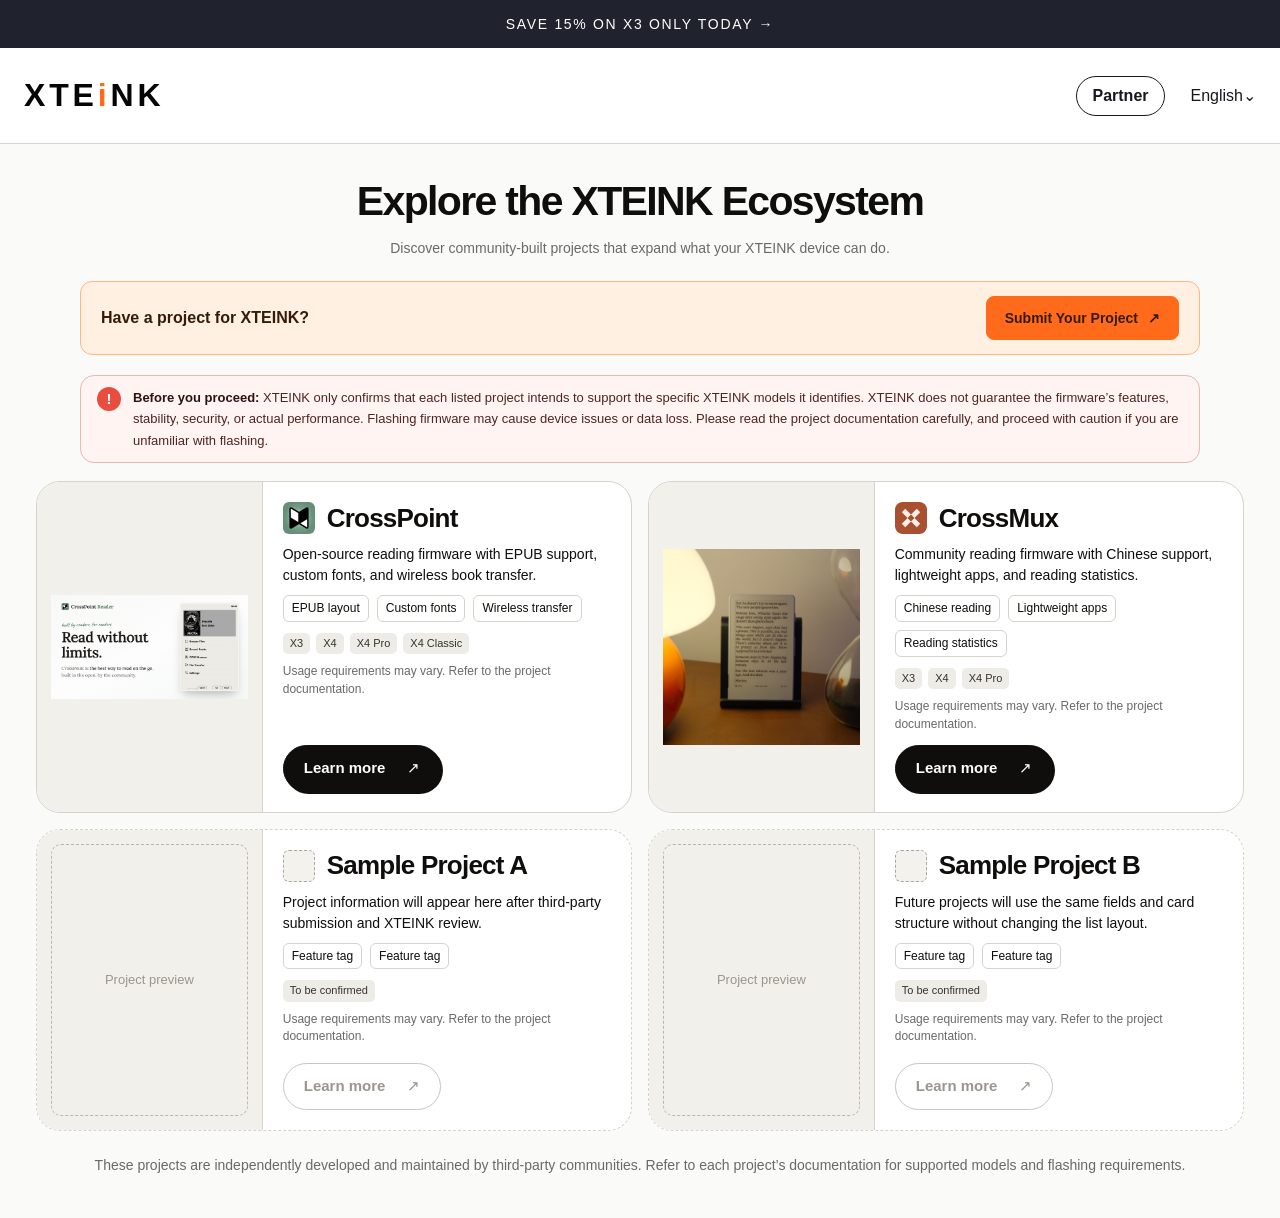
==== commit 8ebbf272: "Highlight the Partner submission banner in orange" ====
--- a/firmware.html
+++ b/firmware.html
@@ -5,7 +5,7 @@
   <meta name="viewport" content="width=device-width,initial-scale=1">
   <title>v1.0-官网-第三方固件推荐 Demo</title>
   <link rel="icon" href="assets/xteink-logo.png">
-  <link rel="stylesheet" href="section.css?v=partner-application-v23">
+  <link rel="stylesheet" href="section.css?v=partner-application-v24">
 </head>
 <body>
 <!-- 已确认：仅在国际官网顶部导航展示 Partner Tab，切换后在导航下方直接显示指引和固件列表；首批 CrossPoint。
--- a/section.css
+++ b/section.css
@@ -1,4 +1,4 @@
-:root{color-scheme:light;--xt-paper:#fafaf8;--xt-ink:#0f0e0c;--xt-muted:#6b6967;--xt-line:#d5d3cb;--xt-soft:#f2f0eb;--xt-white:#fff;--xt-accent:#e94d3f}
+:root{color-scheme:light;--xt-paper:#fafaf8;--xt-ink:#0f0e0c;--xt-muted:#6b6967;--xt-line:#d5d3cb;--xt-soft:#f2f0eb;--xt-white:#fff;--xt-accent:#e94d3f;--xt-partner-bg:#fff0e2;--xt-partner-border:#ffb77f;--xt-partner-action:#ff6b1a;--xt-partner-ink:#361b08}
 *{box-sizing:border-box}
 body{margin:0;background:var(--xt-paper);color:var(--xt-ink);font-family:-apple-system,BlinkMacSystemFont,"PingFang SC","Microsoft YaHei",sans-serif}
 .xt-announcement{height:48px;display:grid;place-items:center;background:#20232d;color:#fff;font-size:14px;letter-spacing:.12em}
@@ -6,15 +6,15 @@
 .xt-brand{font-size:32px;font-weight:800;letter-spacing:.12em;margin-right:auto;color:#050505}.xt-brand span{color:#ff6b1a}
 .xt-nav__links{display:flex;align-items:center;gap:24px}.xt-nav__links a,.xt-nav__language,.xt-nav__mobile-partner{color:#16181d;font-size:16px;text-decoration:none;white-space:nowrap}.xt-nav__links a:hover,.xt-nav__links a:focus-visible{text-decoration:underline;text-underline-offset:7px}.xt-nav__links .is-active{font-weight:700;text-decoration:underline;text-decoration-thickness:2px;text-underline-offset:8px}.xt-nav__language{margin-left:16px}.xt-nav__mobile-partner{display:none;font-weight:700;padding:10px 15px;border:1px solid #16181d;border-radius:999px}
 .xt-firmware{max-width:1440px;margin:auto;padding:32px 36px 40px}
-.xt-firmware__intro{display:grid;grid-template-columns:minmax(0,1fr) auto;align-items:center;gap:32px;text-align:left;margin-bottom:24px}
+.xt-firmware__intro{max-width:1120px;margin:0 auto 20px;display:grid;grid-template-columns:1fr;gap:20px;text-align:center}
 .xt-firmware__eyebrow{margin:0 0 20px;font-size:14px;letter-spacing:.16em;color:var(--xt-muted)}
-.xt-firmware__headline{margin:0;font-size:clamp(30px,3.5vw,48px);line-height:1.3;letter-spacing:-.04em;font-weight:650;text-wrap:balance}
+.xt-firmware__headline{margin:0;font-size:clamp(32px,3.2vw,42px);line-height:1.25;letter-spacing:-.04em;font-weight:650;text-wrap:balance}
 .xt-firmware__headline span{color:var(--xt-accent)}
-.xt-firmware__lead{margin:12px 0 0;font-size:15px;line-height:1.7;color:var(--xt-muted)}
-.xt-firmware__apply{display:flex;flex-direction:column;align-items:flex-start;gap:12px;padding-left:32px;border-left:1px solid var(--xt-line)}
-.xt-firmware__apply-title{font-size:15px;font-weight:600;line-height:1.5;color:var(--xt-ink)}
-.xt-firmware__apply a{display:inline-flex;align-items:center;gap:10px;min-height:44px;padding:10px 18px;border:1px solid var(--xt-ink);border-radius:999px;background:var(--xt-ink);color:var(--xt-white);font-size:14px;font-weight:650;line-height:1.35;text-decoration:none;transition:transform .15s,box-shadow .15s}
-.xt-firmware__apply a:hover{transform:translateY(-1px);box-shadow:2px 3px 0 #c8c4bb}.xt-firmware__apply a:focus-visible{outline:3px solid var(--xt-accent);outline-offset:4px}
+.xt-firmware__lead{margin:10px 0 0;font-size:14px;line-height:1.7;color:var(--xt-muted)}
+.xt-firmware__apply{display:flex;align-items:center;justify-content:space-between;gap:18px;padding:14px 20px;border:1px solid var(--xt-partner-border);border-radius:12px;background:var(--xt-partner-bg)}
+.xt-firmware__apply-title{font-size:16px;font-weight:650;line-height:1.5;color:var(--xt-partner-ink)}
+.xt-firmware__apply a{display:inline-flex;align-items:center;gap:10px;min-height:44px;padding:10px 18px;border:1px solid var(--xt-partner-action);border-radius:8px;background:var(--xt-partner-action);color:var(--xt-partner-ink);font-size:14px;font-weight:650;line-height:1.35;text-decoration:none;transition:transform .15s,box-shadow .15s}
+.xt-firmware__apply a:hover{background:#f45e0c;border-color:#f45e0c;transform:translateY(-1px)}.xt-firmware__apply a:focus-visible{outline:3px solid var(--xt-partner-ink);outline-offset:4px}
 .xt-firmware__notice{max-width:1120px;margin:0 auto 18px;padding:11px 16px;display:flex;align-items:flex-start;gap:12px;border:1px solid #e8b8b2;border-radius:14px;background:#fff4f2;color:#4d2521;text-align:left}
 .xt-firmware__notice-mark{flex:0 0 24px;width:24px;height:24px;border-radius:50%;display:grid;place-items:center;background:var(--xt-accent);color:#fff;font-size:15px;font-weight:700;line-height:1}
 .xt-firmware__notice p{margin:0;font-size:13px;line-height:1.65}
@@ -49,6 +49,6 @@
 .xt-firmware__sr{position:absolute;width:1px;height:1px;overflow:hidden;clip-path:inset(50%);white-space:nowrap}
 @media(min-width:801px){.xt-firmware__card{display:grid;grid-template-columns:38% 62%;min-height:300px}.xt-firmware__visual,.xt-firmware__list .xt-firmware__visual{height:100%;min-height:300px;aspect-ratio:auto;border-right:1px solid var(--xt-line)}.xt-firmware__list .xt-firmware__preview{inset:14px;width:calc(100% - 28px);height:calc(100% - 28px)}}
 @media(max-width:1280px){.xt-nav__links{display:none}.xt-nav__mobile-partner{display:inline-flex}.xt-nav{padding:0 24px}.xt-nav__language{margin-left:0}}
-@media(max-width:800px){.xt-firmware{padding:56px 24px 40px}.xt-firmware__list{grid-template-columns:1fr;gap:24px}.xt-firmware__visual{padding:28px}.xt-firmware__preview{max-width:600px}.xt-firmware__content{padding:28px}.xt-firmware__intro{grid-template-columns:1fr;gap:20px;margin-bottom:24px}.xt-firmware__apply{padding-left:0;border-left:0;gap:10px}.xt-firmware__notice{margin-bottom:30px}}
-@media(max-width:480px){.xt-announcement{font-size:11px}.xt-nav{height:78px;gap:12px}.xt-brand{font-size:22px}.xt-nav__language{font-size:13px}.xt-nav__mobile-partner{font-size:14px;padding:8px 12px}.xt-firmware{padding:40px 20px 32px}.xt-firmware__mobile-break{display:block}.xt-firmware__headline{font-size:30px;line-height:1.45}.xt-firmware__lead{font-size:15px;margin-top:14px}.xt-firmware__eyebrow{margin-bottom:12px}.xt-firmware__notice{padding:16px;gap:12px}.xt-firmware__notice p{font-size:13px;line-height:1.75}.xt-firmware__card{border-radius:18px}.xt-firmware__visual{padding:18px}.xt-firmware__content{padding:24px 20px 28px}.xt-firmware__identity h2{font-size:29px}.xt-firmware__description{margin-top:20px}.xt-firmware__actions{gap:12px}.xt-firmware__button{flex:1;padding:11px 14px;gap:14px}.xt-firmware__note{text-align:left;margin:20px 0 0}}
+@media(max-width:800px){.xt-firmware{padding:56px 24px 40px}.xt-firmware__list{grid-template-columns:1fr;gap:24px}.xt-firmware__visual{padding:28px}.xt-firmware__preview{max-width:600px}.xt-firmware__content{padding:28px}.xt-firmware__intro{text-align:left;gap:18px}.xt-firmware__apply{flex-direction:column;align-items:flex-start;padding:16px;gap:12px}.xt-firmware__apply a{width:100%;justify-content:center}.xt-firmware__notice{margin-bottom:30px}}
+@media(max-width:480px){.xt-announcement{font-size:11px}.xt-nav{height:78px;gap:12px}.xt-brand{font-size:22px}.xt-nav__language{font-size:13px}.xt-nav__mobile-partner{font-size:14px;padding:8px 12px}.xt-firmware{padding:40px 20px 32px}.xt-firmware__mobile-break{display:block}.xt-firmware__headline{font-size:32px;line-height:1.25}.xt-firmware__lead{font-size:14px;margin-top:10px}.xt-firmware__eyebrow{margin-bottom:12px}.xt-firmware__notice{padding:16px;gap:12px}.xt-firmware__notice p{font-size:13px;line-height:1.75}.xt-firmware__card{border-radius:18px}.xt-firmware__visual{padding:18px}.xt-firmware__content{padding:24px 20px 28px}.xt-firmware__identity h2{font-size:29px}.xt-firmware__description{margin-top:20px}.xt-firmware__actions{gap:12px}.xt-firmware__button{flex:1;padding:11px 14px;gap:14px}.xt-firmware__note{text-align:left;margin:20px 0 0}}
 @media(prefers-reduced-motion:reduce){.xt-firmware__button{transition:none}}
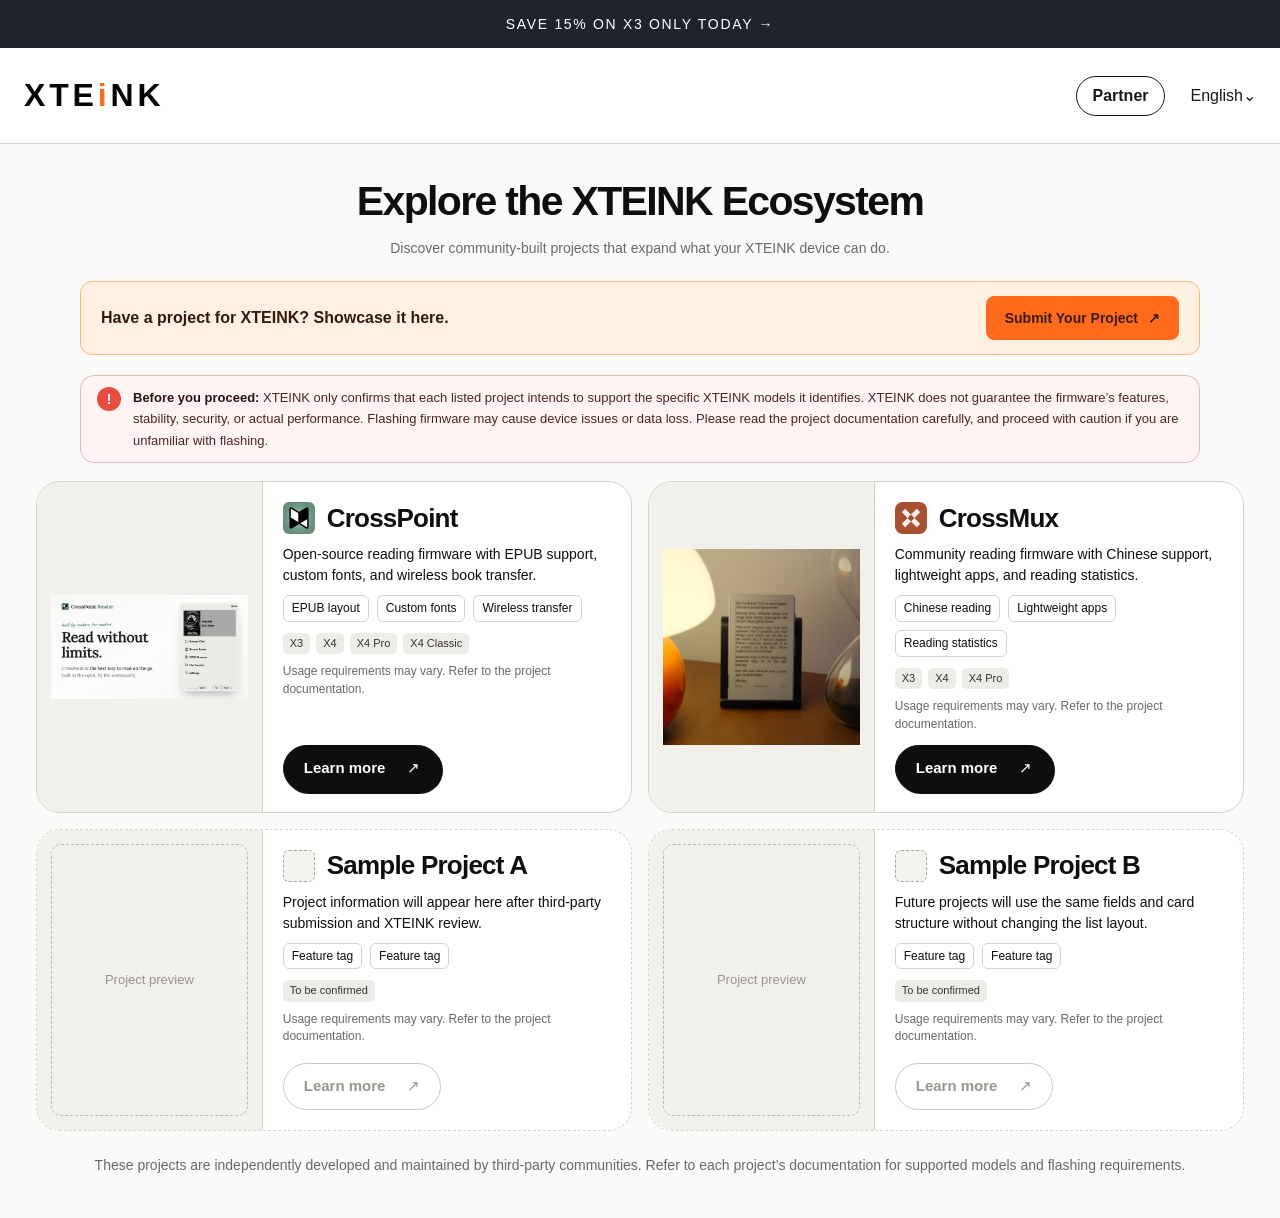
==== commit a5df8fc1: "Invite developers to showcase their XTEINK projects" ====
--- a/firmware.html
+++ b/firmware.html
@@ -29,7 +29,7 @@
         <p class="xt-firmware__lead">Discover community-built projects that expand what your XTEINK device can do.</p>
       </div>
       <div class="xt-firmware__apply">
-        <span class="xt-firmware__apply-title">Have a project for XTEINK?</span>
+        <span class="xt-firmware__apply-title">Have a project for XTEINK? Showcase it here.</span>
         <a href="https://lanestar.feishu.cn/share/base/form/shrcngdFYF0LjCdyb7B7qJFNkdt" target="_blank" rel="noopener noreferrer">Submit Your Project <span aria-hidden="true">↗</span><span class="xt-firmware__sr"> (opens in a new window)</span></a>
       </div>
     </div>
